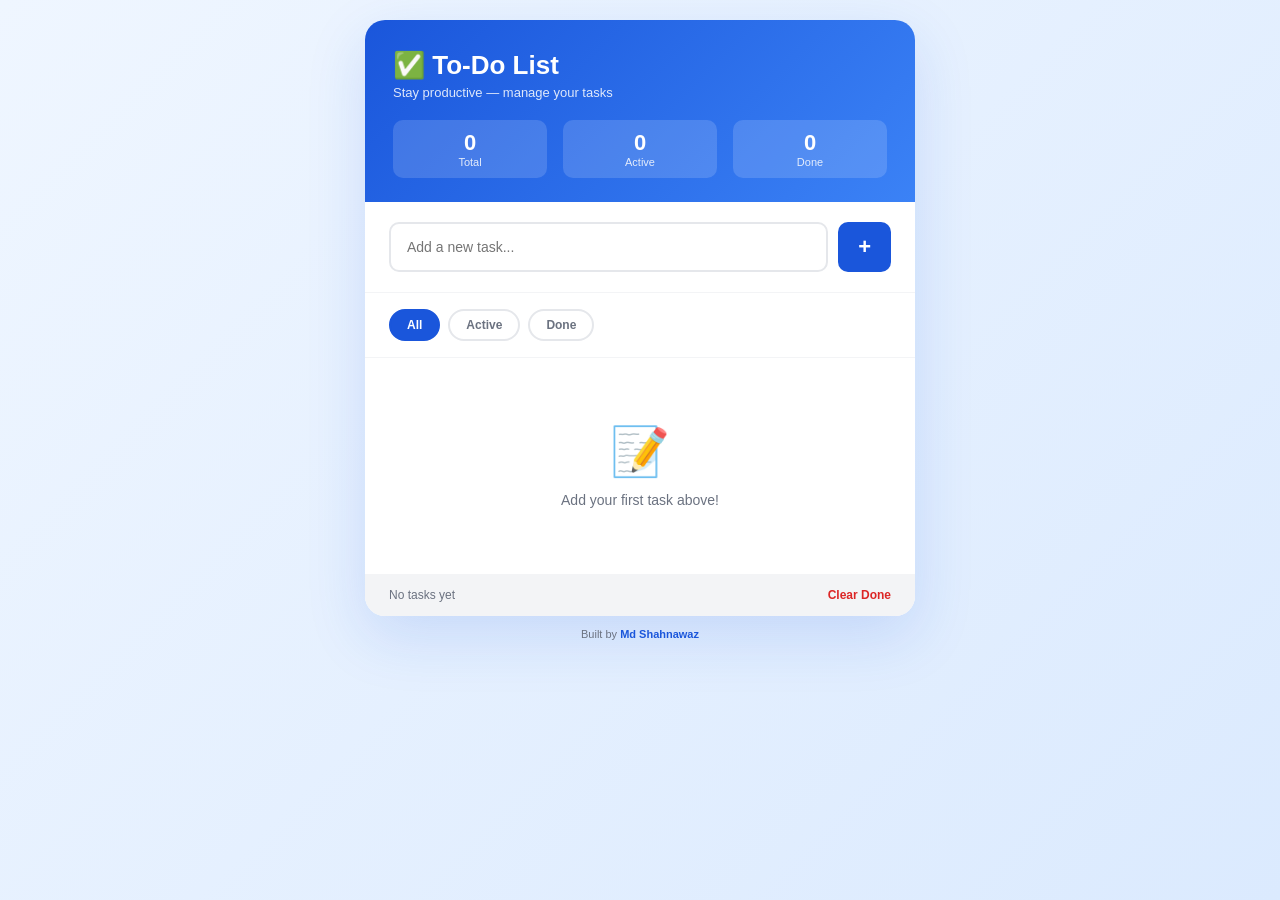
==== todo.html @ 61c07462 "Add files via upload" ====
<!DOCTYPE html>
<html lang="en">
<head>
  <meta charset="UTF-8"/>
  <meta name="viewport" content="width=device-width, initial-scale=1.0"/>
  <title>To-Do List | Md Shahnawaz</title>
  <style>
    * { margin: 0; padding: 0; box-sizing: border-box; }
    :root { --blue: #1A56DB; --dark: #111827; --gray: #6B7280; --light: #F3F4F6; }
    body { font-family: 'Segoe UI', Arial, sans-serif; background: linear-gradient(135deg, #EFF6FF, #DBEAFE); min-height: 100vh; padding: 20px; }

    .app {
      max-width: 550px; margin: 0 auto;
      background: #fff; border-radius: 20px;
      box-shadow: 0 20px 60px rgba(26,86,219,0.15); overflow: hidden;
    }

    /* HEADER */
    .header {
      background: linear-gradient(135deg, #1A56DB, #3B82F6);
      padding: 30px 28px 24px; color: #fff;
    }
    .header h1 { font-size: 26px; font-weight: 900; margin-bottom: 4px; }
    .header p { font-size: 13px; opacity: 0.85; margin-bottom: 20px; }
    .stats { display: flex; gap: 16px; }
    .stat {
      background: rgba(255,255,255,0.15); border-radius: 10px;
      padding: 10px 16px; text-align: center; flex: 1;
    }
    .stat-num { font-size: 22px; font-weight: 900; }
    .stat-label { font-size: 11px; opacity: 0.85; }

    /* INPUT */
    .input-area { padding: 20px 24px; border-bottom: 1px solid #F3F4F6; }
    .input-row { display: flex; gap: 10px; }
    .input-row input {
      flex: 1; padding: 12px 16px; border: 2px solid #E5E7EB;
      border-radius: 10px; font-size: 14px; outline: none;
      transition: border 0.2s; font-family: inherit;
    }
    .input-row input:focus { border-color: var(--blue); }
    .add-btn {
      background: var(--blue); color: #fff; border: none;
      border-radius: 10px; padding: 12px 20px; font-size: 22px;
      cursor: pointer; transition: all 0.2s; font-weight: 700;
    }
    .add-btn:hover { background: #1440a8; transform: scale(1.05); }

    /* FILTERS */
    .filters { display: flex; gap: 8px; padding: 16px 24px; border-bottom: 1px solid #F3F4F6; }
    .filter-btn {
      padding: 7px 16px; border-radius: 20px; border: 2px solid #E5E7EB;
      background: #fff; font-size: 12px; font-weight: 600; cursor: pointer;
      color: var(--gray); transition: all 0.2s; font-family: inherit;
    }
    .filter-btn.active { background: var(--blue); color: #fff; border-color: var(--blue); }

    /* TASKS */
    .tasks { padding: 16px 24px; min-height: 200px; max-height: 380px; overflow-y: auto; }
    .empty {
      text-align: center; padding: 50px 20px; color: var(--gray);
    }
    .empty-icon { font-size: 48px; margin-bottom: 12px; }
    .empty p { font-size: 14px; }

    .task {
      display: flex; align-items: center; gap: 12px;
      padding: 14px 16px; border-radius: 12px; margin-bottom: 10px;
      background: var(--light); transition: all 0.2s; animation: slideIn 0.3s ease;
    }
    @keyframes slideIn { from { opacity: 0; transform: translateY(-10px); } to { opacity: 1; transform: translateY(0); } }
    .task:hover { background: #EFF6FF; }
    .task.done { opacity: 0.6; }

    .check-btn {
      width: 24px; height: 24px; border-radius: 50%;
      border: 2px solid #D1D5DB; background: #fff;
      cursor: pointer; flex-shrink: 0; display: flex;
      align-items: center; justify-content: center;
      transition: all 0.2s; font-size: 13px;
    }
    .check-btn.checked { background: #10B981; border-color: #10B981; color: #fff; }

    .task-text { flex: 1; font-size: 14px; color: var(--dark); word-break: break-word; }
    .task-text.done-text { text-decoration: line-through; color: var(--gray); }

    .task-input {
      flex: 1; border: none; background: transparent;
      font-size: 14px; color: var(--dark); outline: none;
      font-family: inherit;
    }

    .action-btns { display: flex; gap: 6px; flex-shrink: 0; }
    .action-btn {
      width: 30px; height: 30px; border-radius: 8px; border: none;
      cursor: pointer; font-size: 14px; transition: all 0.2s;
      display: flex; align-items: center; justify-content: center;
    }
    .edit-btn { background: #EFF6FF; color: var(--blue); }
    .edit-btn:hover { background: var(--blue); color: #fff; }
    .save-btn { background: #D1FAE5; color: #065F46; }
    .save-btn:hover { background: #10B981; color: #fff; }
    .del-btn { background: #FEE2E2; color: #DC2626; }
    .del-btn:hover { background: #DC2626; color: #fff; }

    /* FOOTER */
    .app-footer {
      padding: 14px 24px; background: var(--light);
      display: flex; justify-content: space-between; align-items: center;
    }
    .app-footer span { font-size: 12px; color: var(--gray); }
    .clear-btn {
      font-size: 12px; color: #DC2626; background: none; border: none;
      cursor: pointer; font-weight: 600; font-family: inherit;
    }
    .clear-btn:hover { text-decoration: underline; }

    .credit { text-align: center; padding: 12px; font-size: 11px; color: var(--gray); }
    .credit a { color: var(--blue); text-decoration: none; font-weight: 600; }
  </style>
</head>
<body>
  <div class="app">
    <div class="header">
      <h1>✅ To-Do List</h1>
      <p>Stay productive — manage your tasks</p>
      <div class="stats">
        <div class="stat"><div class="stat-num" id="totalCount">0</div><div class="stat-label">Total</div></div>
        <div class="stat"><div class="stat-num" id="activeCount">0</div><div class="stat-label">Active</div></div>
        <div class="stat"><div class="stat-num" id="doneCount">0</div><div class="stat-label">Done</div></div>
      </div>
    </div>

    <div class="input-area">
      <div class="input-row">
        <input type="text" id="taskInput" placeholder="Add a new task..." onkeydown="if(event.key==='Enter') addTask()"/>
        <button class="add-btn" onclick="addTask()">+</button>
      </div>
    </div>

    <div class="filters">
      <button class="filter-btn active" onclick="setFilter('all', this)">All</button>
      <button class="filter-btn" onclick="setFilter('active', this)">Active</button>
      <button class="filter-btn" onclick="setFilter('done', this)">Done</button>
    </div>

    <div class="tasks" id="taskList"></div>

    <div class="app-footer">
      <span id="footerText">No tasks yet</span>
      <button class="clear-btn" onclick="clearDone()">Clear Done</button>
    </div>
  </div>
  <div class="credit">Built by <a href="https://mshahanwaz786.github.io">Md Shahnawaz</a></div>

  <script>
    let tasks = JSON.parse(localStorage.getItem('tasks') || '[]');
    let filter = 'all';
    let editingId = null;

    function save() { localStorage.setItem('tasks', JSON.stringify(tasks)); }

    function addTask() {
      const input = document.getElementById('taskInput');
      const text = input.value.trim();
      if (!text) return;
      tasks.unshift({ id: Date.now(), text, done: false });
      input.value = '';
      save(); render();
    }

    function toggleDone(id) {
      tasks = tasks.map(t => t.id === id ? { ...t, done: !t.done } : t);
      save(); render();
    }

    function deleteTask(id) {
      tasks = tasks.filter(t => t.id !== id);
      save(); render();
    }

    function startEdit(id) {
      editingId = id; render();
      setTimeout(() => { const el = document.getElementById('edit-' + id); if (el) { el.focus(); el.select(); } }, 50);
    }

    function saveEdit(id) {
      const el = document.getElementById('edit-' + id);
      if (el) {
        const val = el.value.trim();
        if (val) tasks = tasks.map(t => t.id === id ? { ...t, text: val } : t);
      }
      editingId = null; save(); render();
    }

    function setFilter(f, btn) {
      filter = f;
      document.querySelectorAll('.filter-btn').forEach(b => b.classList.remove('active'));
      btn.classList.add('active');
      render();
    }

    function clearDone() {
      tasks = tasks.filter(t => !t.done);
      save(); render();
    }

    function render() {
      const list = document.getElementById('taskList');
      const filtered = tasks.filter(t => filter === 'all' ? true : filter === 'done' ? t.done : !t.done);
      const total = tasks.length;
      const done = tasks.filter(t => t.done).length;
      const active = total - done;

      document.getElementById('totalCount').textContent = total;
      document.getElementById('activeCount').textContent = active;
      document.getElementById('doneCount').textContent = done;
      document.getElementById('footerText').textContent = total === 0 ? 'No tasks yet' : `${active} task${active !== 1 ? 's' : ''} remaining`;

      if (filtered.length === 0) {
        list.innerHTML = `<div class="empty"><div class="empty-icon">${filter === 'done' ? '🎉' : '📝'}</div><p>${filter === 'done' ? 'No completed tasks yet!' : filter === 'active' ? 'All tasks done! 🎉' : 'Add your first task above!'}</p></div>`;
        return;
      }

      list.innerHTML = filtered.map(t => `
        <div class="task ${t.done ? 'done' : ''}">
          <button class="check-btn ${t.done ? 'checked' : ''}" onclick="toggleDone(${t.id})">${t.done ? '✓' : ''}</button>
          ${editingId === t.id
            ? `<input class="task-input" id="edit-${t.id}" value="${t.text.replace(/"/g, '&quot;')}" onkeydown="if(event.key==='Enter') saveEdit(${t.id})" onblur="saveEdit(${t.id})"/>`
            : `<span class="task-text ${t.done ? 'done-text' : ''}">${t.text}</span>`
          }
          <div class="action-btns">
            ${editingId === t.id
              ? `<button class="action-btn save-btn" onclick="saveEdit(${t.id})">💾</button>`
              : `<button class="action-btn edit-btn" onclick="startEdit(${t.id})">✏️</button>`
            }
            <button class="action-btn del-btn" onclick="deleteTask(${t.id})">🗑️</button>
          </div>
        </div>
      `).join('');
    }

    render();
  </script>
</body>
</html>
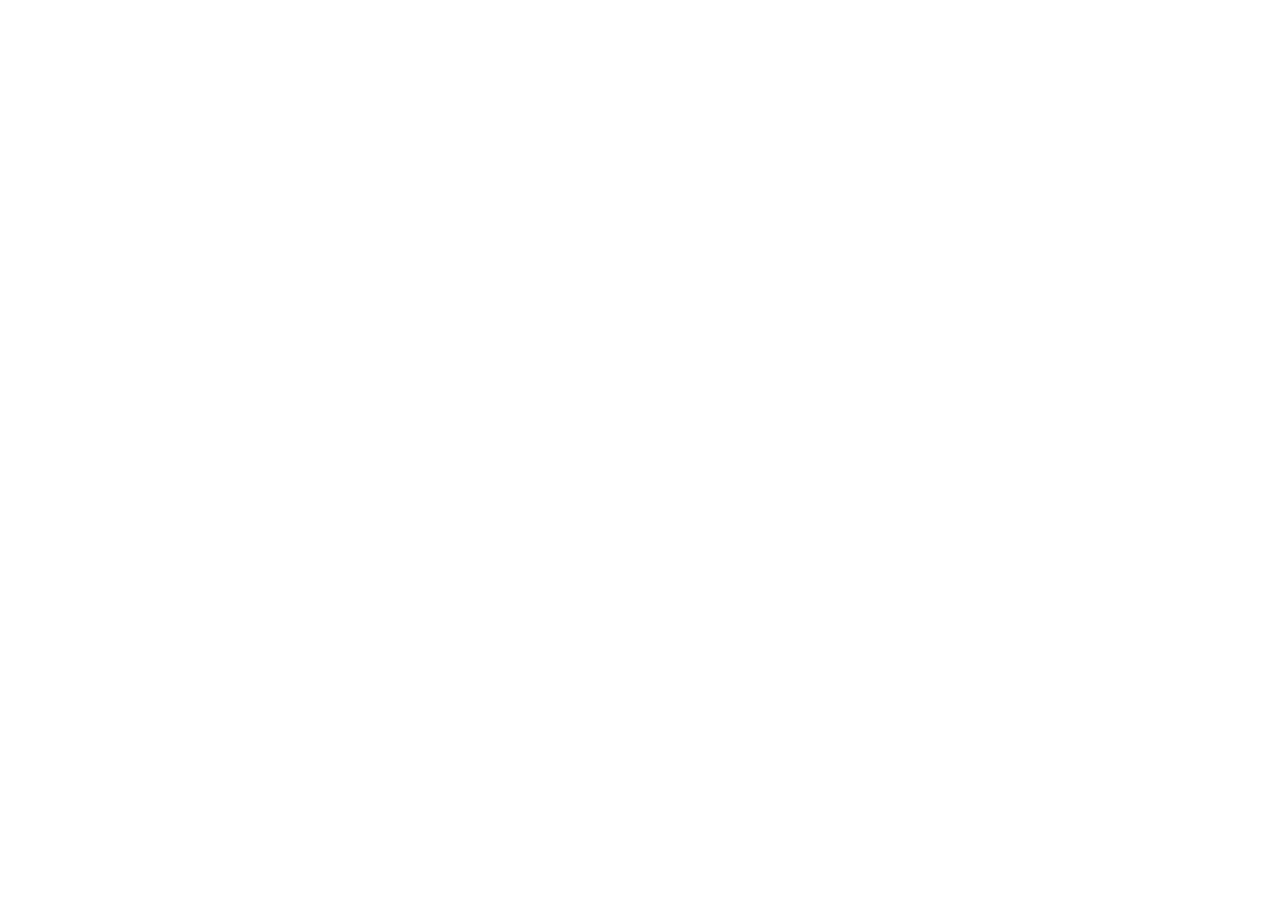
==== commit 96cf3bd1: "Refactor todo.html for improved structure and styling" ====
--- a/todo.html
+++ b/todo.html
@@ -1,246 +1,167 @@
 <!DOCTYPE html>
 <html lang="en">
 <head>
-  <meta charset="UTF-8"/>
-  <meta name="viewport" content="width=device-width, initial-scale=1.0"/>
-  <title>To-Do List | Md Shahnawaz</title>
-  <style>
-    * { margin: 0; padding: 0; box-sizing: border-box; }
-    :root { --blue: #1A56DB; --dark: #111827; --gray: #6B7280; --light: #F3F4F6; }
-    body { font-family: 'Segoe UI', Arial, sans-serif; background: linear-gradient(135deg, #EFF6FF, #DBEAFE); min-height: 100vh; padding: 20px; }
+<meta charset="UTF-8" />
+<meta name="viewport" content="width=device-width, initial-scale=1.0" />
+<title>Todo List | Full Stack App</title>
 
-    .app {
-      max-width: 550px; margin: 0 auto;
-      background: #fff; border-radius: 20px;
-      box-shadow: 0 20px 60px rgba(26,86,219,0.15); overflow: hidden;
+<script src="https://cdn.tailwindcss.com"></script>
+<script src="https://unpkg.com/react@18/umd/react.production.min.js"></script>
+<script src="https://unpkg.com/react-dom@18/umd/react-dom.production.min.js"></script>
+<script src="https://unpkg.com/@babel/standalone/babel.min.js"></script>
+
+<link rel="icon" href="data:," />
+</head>
+<body class="bg-slate-950 min-h-screen text-slate-100">
+
+<div id="root"></div>
+
+<script type="text/babel" data-type="module">
+const { useState, useEffect } = React;
+
+const API_BASE_URL = "https://fullstack-todo-app-xqdm.onrender.com/api/todos";
+
+function App() {
+  const [todos, setTodos] = useState([]);
+  const [title, setTitle] = useState("");
+  const [loading, setLoading] = useState(true);
+  const [error, setError] = useState("");
+
+  useEffect(() => {
+    fetchTodos();
+  }, []);
+
+  async function fetchTodos() {
+    try {
+      setLoading(true);
+      const res = await fetch(API_BASE_URL);
+      if (!res.ok) throw new Error("Failed to fetch todos");
+      const data = await res.json();
+      setTodos(data);
+      setError("");
+    } catch (err) {
+      setError("Backend se connect nahi ho paya. API_BASE_URL check karo.");
+    } finally {
+      setLoading(false);
     }
+  }
 
-    /* HEADER */
-    .header {
-      background: linear-gradient(135deg, #1A56DB, #3B82F6);
-      padding: 30px 28px 24px; color: #fff;
+  async function addTodo(e) {
+    e.preventDefault();
+    if (!title.trim()) return;
+    try {
+      const res = await fetch(API_BASE_URL, {
+        method: "POST",
+        headers: { "Content-Type": "application/json" },
+        body: JSON.stringify({ title }),
+      });
+      const newTodo = await res.json();
+      setTodos([newTodo, ...todos]);
+      setTitle("");
+    } catch (err) {
+      setError("Todo add nahi ho paya.");
     }
-    .header h1 { font-size: 26px; font-weight: 900; margin-bottom: 4px; }
-    .header p { font-size: 13px; opacity: 0.85; margin-bottom: 20px; }
-    .stats { display: flex; gap: 16px; }
-    .stat {
-      background: rgba(255,255,255,0.15); border-radius: 10px;
-      padding: 10px 16px; text-align: center; flex: 1;
+  }
+
+  async function toggleTodo(todo) {
+    try {
+      const res = await fetch(`${API_BASE_URL}/${todo._id}`, {
+        method: "PUT",
+        headers: { "Content-Type": "application/json" },
+        body: JSON.stringify({ completed: !todo.completed }),
+      });
+      const updated = await res.json();
+      setTodos(todos.map((t) => (t._id === updated._id ? updated : t)));
+    } catch (err) {
+      setError("Todo update nahi ho paya.");
     }
-    .stat-num { font-size: 22px; font-weight: 900; }
-    .stat-label { font-size: 11px; opacity: 0.85; }
+  }
 
-    /* INPUT */
-    .input-area { padding: 20px 24px; border-bottom: 1px solid #F3F4F6; }
-    .input-row { display: flex; gap: 10px; }
-    .input-row input {
-      flex: 1; padding: 12px 16px; border: 2px solid #E5E7EB;
-      border-radius: 10px; font-size: 14px; outline: none;
-      transition: border 0.2s; font-family: inherit;
+  async function deleteTodo(id) {
+    try {
+      await fetch(`${API_BASE_URL}/${id}`, { method: "DELETE" });
+      setTodos(todos.filter((t) => t._id !== id));
+    } catch (err) {
+      setError("Todo delete nahi ho paya.");
     }
-    .input-row input:focus { border-color: var(--blue); }
-    .add-btn {
-      background: var(--blue); color: #fff; border: none;
-      border-radius: 10px; padding: 12px 20px; font-size: 22px;
-      cursor: pointer; transition: all 0.2s; font-weight: 700;
-    }
-    .add-btn:hover { background: #1440a8; transform: scale(1.05); }
+  }
 
-    /* FILTERS */
-    .filters { display: flex; gap: 8px; padding: 16px 24px; border-bottom: 1px solid #F3F4F6; }
-    .filter-btn {
-      padding: 7px 16px; border-radius: 20px; border: 2px solid #E5E7EB;
-      background: #fff; font-size: 12px; font-weight: 600; cursor: pointer;
-      color: var(--gray); transition: all 0.2s; font-family: inherit;
-    }
-    .filter-btn.active { background: var(--blue); color: #fff; border-color: var(--blue); }
+  return (
+    <div className="max-w-md mx-auto px-4 py-10">
+      <h1 className="text-3xl font-bold mb-1 bg-gradient-to-r from-emerald-400 to-cyan-400 bg-clip-text text-transparent">
+        Todo List
+      </h1>
+      <p className="text-slate-400 text-sm mb-6">React + Node.js + Express + MongoDB</p>
 
-    /* TASKS */
-    .tasks { padding: 16px 24px; min-height: 200px; max-height: 380px; overflow-y: auto; }
-    .empty {
-      text-align: center; padding: 50px 20px; color: var(--gray);
-    }
-    .empty-icon { font-size: 48px; margin-bottom: 12px; }
-    .empty p { font-size: 14px; }
+      <form onSubmit={addTodo} className="flex gap-2 mb-6">
+        <input
+          type="text"
+          value={title}
+          onChange={(e) => setTitle(e.target.value)}
+          placeholder="Add a new task..."
+          className="flex-1 bg-slate-900 border border-slate-700 rounded-lg px-4 py-2 text-sm focus:outline-none focus:border-emerald-400"
+        />
+        <button
+          type="submit"
+          className="bg-emerald-500 hover:bg-emerald-400 text-slate-950 font-semibold px-4 py-2 rounded-lg text-sm transition"
+        >
+          Add
+        </button>
+      </form>
 
-    .task {
-      display: flex; align-items: center; gap: 12px;
-      padding: 14px 16px; border-radius: 12px; margin-bottom: 10px;
-      background: var(--light); transition: all 0.2s; animation: slideIn 0.3s ease;
-    }
-    @keyframes slideIn { from { opacity: 0; transform: translateY(-10px); } to { opacity: 1; transform: translateY(0); } }
-    .task:hover { background: #EFF6FF; }
-    .task.done { opacity: 0.6; }
+      {error && (
+        <div className="bg-red-950 border border-red-800 text-red-300 text-sm rounded-lg px-4 py-3 mb-4">
+          {error}
+        </div>
+      )}
 
-    .check-btn {
-      width: 24px; height: 24px; border-radius: 50%;
-      border: 2px solid #D1D5DB; background: #fff;
-      cursor: pointer; flex-shrink: 0; display: flex;
-      align-items: center; justify-content: center;
-      transition: all 0.2s; font-size: 13px;
-    }
-    .check-btn.checked { background: #10B981; border-color: #10B981; color: #fff; }
+      {loading ? (
+        <p className="text-slate-500 text-sm">Loading...</p>
+      ) : todos.length === 0 ? (
+        <p className="text-slate-500 text-sm">No tasks yet. Add one above 👆</p>
+      ) : (
+        <ul className="space-y-2">
+          {todos.map((todo) => (
+            <li
+              key={todo._id}
+              className="flex items-center justify-between bg-slate-900 border border-slate-800 rounded-lg px-4 py-3"
+            >
+              <div className="flex items-center gap-3">
+                <input
+                  type="checkbox"
+                  checked={todo.completed}
+                  onChange={() => toggleTodo(todo)}
+                  className="w-4 h-4 accent-emerald-500 cursor-pointer"
+                />
+                <span
+                  className={
+                    todo.completed
+                      ? "line-through text-slate-500 text-sm"
+                      : "text-slate-100 text-sm"
+                  }
+                >
+                  {todo.title}
+                </span>
+              </div>
+              <button
+                onClick={() => deleteTodo(todo._id)}
+                className="text-red-400 hover:text-red-300 text-xs font-medium"
+              >
+                Delete
+              </button>
+            </li>
+          ))}
+        </ul>
+      )}
 
-    .task-text { flex: 1; font-size: 14px; color: var(--dark); word-break: break-word; }
-    .task-text.done-text { text-decoration: line-through; color: var(--gray); }
+      <p className="text-slate-600 text-xs mt-10 text-center">
+        Built with React, Node.js, Express & MongoDB
+      </p>
+    </div>
+  );
+}
 
-    .task-input {
-      flex: 1; border: none; background: transparent;
-      font-size: 14px; color: var(--dark); outline: none;
-      font-family: inherit;
-    }
-
-    .action-btns { display: flex; gap: 6px; flex-shrink: 0; }
-    .action-btn {
-      width: 30px; height: 30px; border-radius: 8px; border: none;
-      cursor: pointer; font-size: 14px; transition: all 0.2s;
-      display: flex; align-items: center; justify-content: center;
-    }
-    .edit-btn { background: #EFF6FF; color: var(--blue); }
-    .edit-btn:hover { background: var(--blue); color: #fff; }
-    .save-btn { background: #D1FAE5; color: #065F46; }
-    .save-btn:hover { background: #10B981; color: #fff; }
-    .del-btn { background: #FEE2E2; color: #DC2626; }
-    .del-btn:hover { background: #DC2626; color: #fff; }
-
-    /* FOOTER */
-    .app-footer {
-      padding: 14px 24px; background: var(--light);
-      display: flex; justify-content: space-between; align-items: center;
-    }
-    .app-footer span { font-size: 12px; color: var(--gray); }
-    .clear-btn {
-      font-size: 12px; color: #DC2626; background: none; border: none;
-      cursor: pointer; font-weight: 600; font-family: inherit;
-    }
-    .clear-btn:hover { text-decoration: underline; }
-
-    .credit { text-align: center; padding: 12px; font-size: 11px; color: var(--gray); }
-    .credit a { color: var(--blue); text-decoration: none; font-weight: 600; }
-  </style>
-</head>
-<body>
-  <div class="app">
-    <div class="header">
-      <h1>✅ To-Do List</h1>
-      <p>Stay productive — manage your tasks</p>
-      <div class="stats">
-        <div class="stat"><div class="stat-num" id="totalCount">0</div><div class="stat-label">Total</div></div>
-        <div class="stat"><div class="stat-num" id="activeCount">0</div><div class="stat-label">Active</div></div>
-        <div class="stat"><div class="stat-num" id="doneCount">0</div><div class="stat-label">Done</div></div>
-      </div>
-    </div>
-
-    <div class="input-area">
-      <div class="input-row">
-        <input type="text" id="taskInput" placeholder="Add a new task..." onkeydown="if(event.key==='Enter') addTask()"/>
-        <button class="add-btn" onclick="addTask()">+</button>
-      </div>
-    </div>
-
-    <div class="filters">
-      <button class="filter-btn active" onclick="setFilter('all', this)">All</button>
-      <button class="filter-btn" onclick="setFilter('active', this)">Active</button>
-      <button class="filter-btn" onclick="setFilter('done', this)">Done</button>
-    </div>
-
-    <div class="tasks" id="taskList"></div>
-
-    <div class="app-footer">
-      <span id="footerText">No tasks yet</span>
-      <button class="clear-btn" onclick="clearDone()">Clear Done</button>
-    </div>
-  </div>
-  <div class="credit">Built by <a href="https://mshahanwaz786.github.io">Md Shahnawaz</a></div>
-
-  <script>
-    let tasks = JSON.parse(localStorage.getItem('tasks') || '[]');
-    let filter = 'all';
-    let editingId = null;
-
-    function save() { localStorage.setItem('tasks', JSON.stringify(tasks)); }
-
-    function addTask() {
-      const input = document.getElementById('taskInput');
-      const text = input.value.trim();
-      if (!text) return;
-      tasks.unshift({ id: Date.now(), text, done: false });
-      input.value = '';
-      save(); render();
-    }
-
-    function toggleDone(id) {
-      tasks = tasks.map(t => t.id === id ? { ...t, done: !t.done } : t);
-      save(); render();
-    }
-
-    function deleteTask(id) {
-      tasks = tasks.filter(t => t.id !== id);
-      save(); render();
-    }
-
-    function startEdit(id) {
-      editingId = id; render();
-      setTimeout(() => { const el = document.getElementById('edit-' + id); if (el) { el.focus(); el.select(); } }, 50);
-    }
-
-    function saveEdit(id) {
-      const el = document.getElementById('edit-' + id);
-      if (el) {
-        const val = el.value.trim();
-        if (val) tasks = tasks.map(t => t.id === id ? { ...t, text: val } : t);
-      }
-      editingId = null; save(); render();
-    }
-
-    function setFilter(f, btn) {
-      filter = f;
-      document.querySelectorAll('.filter-btn').forEach(b => b.classList.remove('active'));
-      btn.classList.add('active');
-      render();
-    }
-
-    function clearDone() {
-      tasks = tasks.filter(t => !t.done);
-      save(); render();
-    }
-
-    function render() {
-      const list = document.getElementById('taskList');
-      const filtered = tasks.filter(t => filter === 'all' ? true : filter === 'done' ? t.done : !t.done);
-      const total = tasks.length;
-      const done = tasks.filter(t => t.done).length;
-      const active = total - done;
-
-      document.getElementById('totalCount').textContent = total;
-      document.getElementById('activeCount').textContent = active;
-      document.getElementById('doneCount').textContent = done;
-      document.getElementById('footerText').textContent = total === 0 ? 'No tasks yet' : `${active} task${active !== 1 ? 's' : ''} remaining`;
-
-      if (filtered.length === 0) {
-        list.innerHTML = `<div class="empty"><div class="empty-icon">${filter === 'done' ? '🎉' : '📝'}</div><p>${filter === 'done' ? 'No completed tasks yet!' : filter === 'active' ? 'All tasks done! 🎉' : 'Add your first task above!'}</p></div>`;
-        return;
-      }
-
-      list.innerHTML = filtered.map(t => `
-        <div class="task ${t.done ? 'done' : ''}">
-          <button class="check-btn ${t.done ? 'checked' : ''}" onclick="toggleDone(${t.id})">${t.done ? '✓' : ''}</button>
-          ${editingId === t.id
-            ? `<input class="task-input" id="edit-${t.id}" value="${t.text.replace(/"/g, '&quot;')}" onkeydown="if(event.key==='Enter') saveEdit(${t.id})" onblur="saveEdit(${t.id})"/>`
-            : `<span class="task-text ${t.done ? 'done-text' : ''}">${t.text}</span>`
-          }
-          <div class="action-btns">
-            ${editingId === t.id
-              ? `<button class="action-btn save-btn" onclick="saveEdit(${t.id})">💾</button>`
-              : `<button class="action-btn edit-btn" onclick="startEdit(${t.id})">✏️</button>`
-            }
-            <button class="action-btn del-btn" onclick="deleteTask(${t.id})">🗑️</button>
-          </div>
-        </div>
-      `).join('');
-    }
-
-    render();
-  </script>
+ReactDOM.createRoot(document.getElementById("root")).render(<App />);
+</script>
 </body>
 </html>
